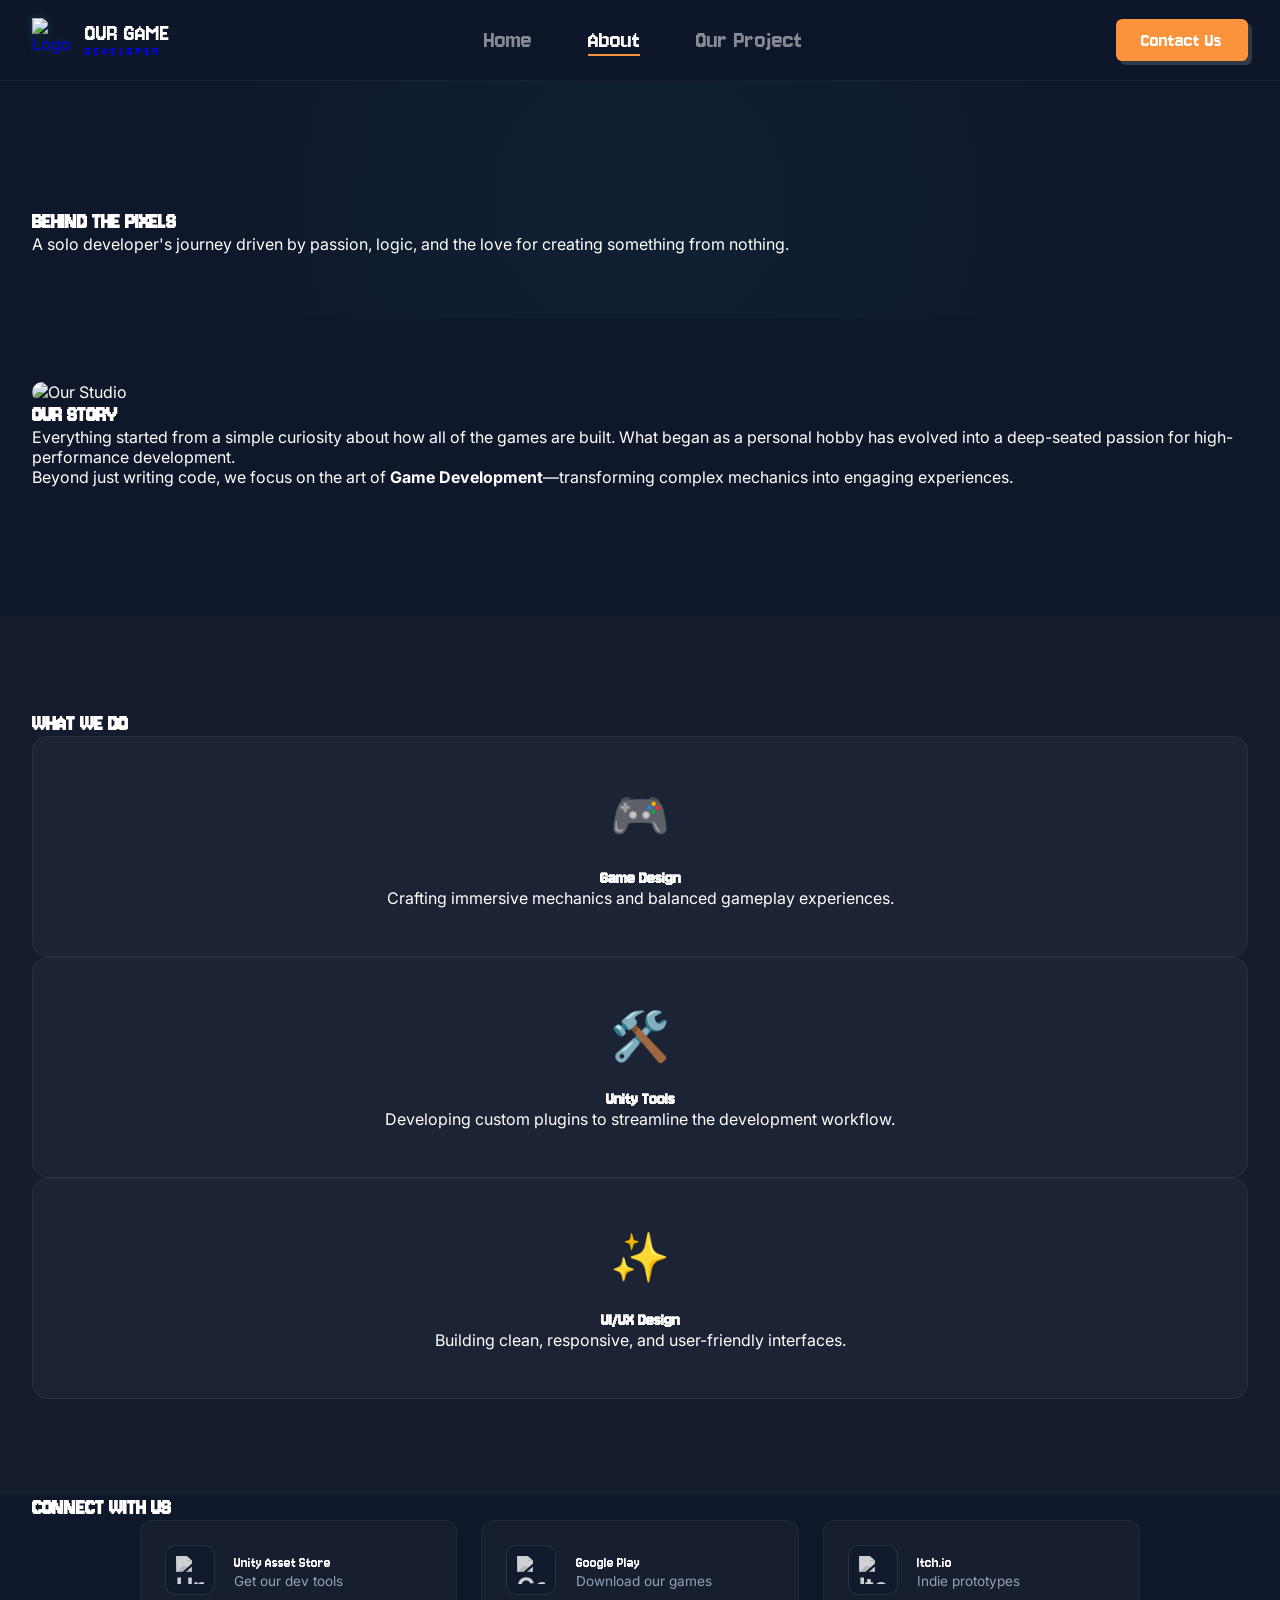
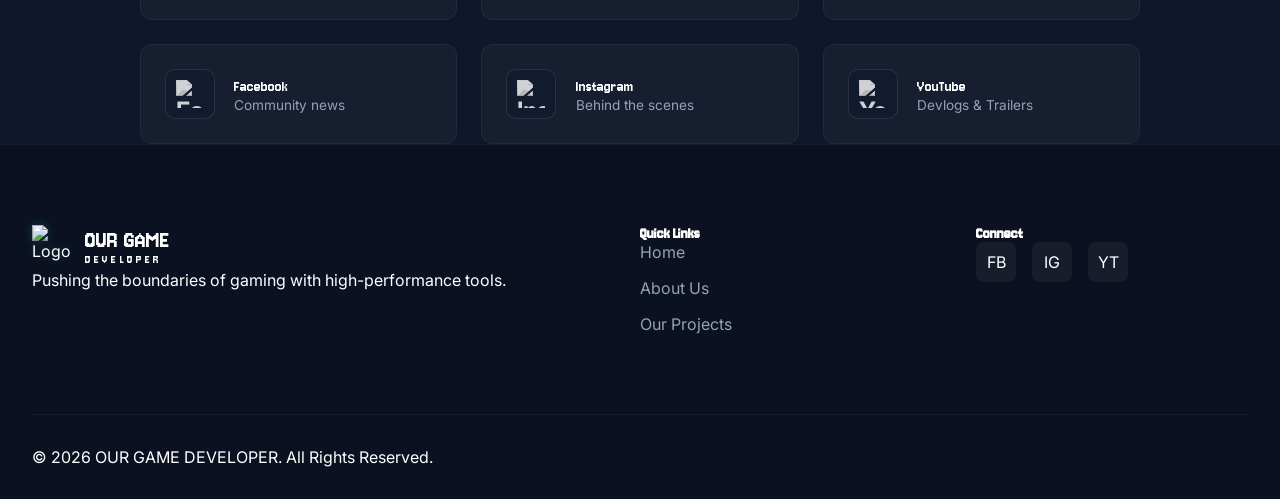
==== Page2.html @ 09936a08 "Add files via upload" ====
<!DOCTYPE html>
<html lang="en">

<head>
    <meta charset="UTF-8">
    <meta name="viewport" content="width=device-width, initial-scale=1.0">
    <title>Our Game Developer | About Us</title>
    <script src="https://cdn.tailwindcss.com"></script>
    <link href="https://fonts.googleapis.com/css2?family=Jersey+10&family=Inter:wght@400;700&display=swap"
        rel="stylesheet">
    <link rel="stylesheet" href="Page2.css">
</head>

<body class="bg-[#0f172a] text-white">

    <nav class="navbar anim-fade-down">
        <div class="nav-container">
            <a href="index.html" class="logo-section">
                <img src="logo.png" alt="Logo" class="logo-img">
                <div class="pixel-brand brand-text">
                    <span class="brand-title">OUR GAME</span>
                    <span class="brand-subtitle text-cyan-400">DEVELOPER</span>
                </div>
            </a>

            <button class="mobile-btn" id="burger-menu">
                <span></span><span></span><span></span>
            </button>

            <ul class="nav-menu" id="menu-list">
                <li class="nav-item-anim"><a href="index.html" class="nav-link">Home</a></li>
                <li class="nav-item-anim"><a href="Page2.html" class="nav-link active">About</a></li>
                <li class="nav-item-anim"><a href="Page3.html" class="nav-link">Our Project</a></li>
                <li class="nav-item-anim mobile-only">
                    <a href="#contact" class="btn-contact pixel-brand mobile-contact-link">Contact Us</a>
                </li>
            </ul>

            <div class="nav-action nav-action-anim hide-on-mobile">
                <a href="#contact" class="btn-contact pixel-brand">Contact Us</a>
            </div>
        </div>
    </nav>

    <section class="about-hero">
        <div class="container-wide text-center">
            <h1 class="pixel-brand text-6xl text-orange-500 mb-6 anim-reveal-1">BEHIND THE PIXELS</h1>
            <p class="text-slate-300 text-xl max-w-2xl mx-auto anim-reveal-2">
                A solo developer's journey driven by passion, logic, and the love for creating something from nothing.
            </p>
        </div>
    </section>

    <section class="about-content anim-reveal-3">
        <div class="container-wide grid md:grid-cols-2 gap-12 items-center">
            <div class="story-image-placeholder">
                <img src="about-studio.jpg" alt="Our Studio" class="rounded-xl border border-white/10 shadow-2xl">
            </div>
            <div class="story-text">
                <h2 class="pixel-brand text-4xl text-cyan-400 mb-6">OUR STORY</h2>
                <p class="text-slate-400 leading-relaxed mb-4">
                    Everything started from a simple curiosity about how all of the games are built. What began as a
                    personal hobby has evolved into a deep-seated passion for high-performance development.
                </p>
                <p class="text-slate-400 leading-relaxed">
                    Beyond just writing code, we focus on the art of <strong>Game Development</strong>—transforming
                    complex mechanics into engaging experiences.
                </p>
            </div>
        </div>
    </section>

    <section class="what-we-do">
        <div class="container-wide">
            <h2 class="pixel-brand text-4xl text-center text-white mb-12">WHAT WE DO</h2>
            <div class="grid md:grid-cols-3 gap-8">
                <div class="service-card">
                    <div class="service-icon">🎮</div>
                    <h3 class="pixel-brand text-2xl mb-4 text-cyan-400">Game Design</h3>
                    <p class="text-slate-400 text-sm">Crafting immersive mechanics and balanced gameplay experiences.
                    </p>
                </div>
                <div class="service-card">
                    <div class="service-icon">🛠️</div>
                    <h3 class="pixel-brand text-2xl mb-4 text-cyan-400">Unity Tools</h3>
                    <p class="text-slate-400 text-sm">Developing custom plugins to streamline the development workflow.
                    </p>
                </div>
                <div class="service-card">
                    <div class="service-icon">✨</div>
                    <h3 class="pixel-brand text-2xl mb-4 text-cyan-400">UI/UX Design</h3>
                    <p class="text-slate-400 text-sm">Building clean, responsive, and user-friendly interfaces.</p>
                </div>
            </div>
        </div>
    </section>

    <section class="connect-section py-24 bg-white/5">
        <div class="container-wide">
            <h2 class="pixel-brand text-4xl text-center mb-12">CONNECT WITH <span class="text-orange-500">US</span></h2>

            <div class="connect-grid">
                <a href="#" target="_blank" class="connect-card unity anim-reveal-2">
                    <div class="icon-box">
                        <img src="icons/unity.png" alt="Unity" style="width: 28px; height: 28px; object-fit: contain;">
                    </div>
                    <div class="connect-info">
                        <span class="pixel-brand text-xl">Unity Asset Store</span>
                        <p>Get our dev tools</p>
                    </div>
                </a>

                <a href="#" target="_blank" class="connect-card google-play anim-reveal-2">
                    <div class="icon-box">
                        <img src="icons/google-play.png" alt="Google Play"
                            style="width: 28px; height: 28px; object-fit: contain;">
                    </div>
                    <div class="connect-info">
                        <span class="pixel-brand text-xl">Google Play</span>
                        <p>Download our games</p>
                    </div>
                </a>

                <a href="#" target="_blank" class="connect-card itch anim-reveal-2">
                    <div class="icon-box">
                        <img src="icons/itch-io.png" alt="Itch.io"
                            style="width: 28px; height: 28px; object-fit: contain;">
                    </div>
                    <div class="connect-info">
                        <span class="pixel-brand text-xl">Itch.io</span>
                        <p>Indie prototypes</p>
                    </div>
                </a>

                <a href="#" target="_blank" class="connect-card facebook anim-reveal-3">
                    <div class="icon-box">
                        <img src="icons/facebook.png" alt="Facebook"
                            style="width: 28px; height: 28px; object-fit: contain;">
                    </div>
                    <div class="connect-info">
                        <span class="pixel-brand text-xl">Facebook</span>
                        <p>Community news</p>
                    </div>
                </a>

                <a href="#" target="_blank" class="connect-card instagram anim-reveal-3">
                    <div class="icon-box">
                        <img src="icons/instagram.png" alt="Instagram"
                            style="width: 28px; height: 28px; object-fit: contain;">
                    </div>
                    <div class="connect-info">
                        <span class="pixel-brand text-xl">Instagram</span>
                        <p>Behind the scenes</p>
                    </div>
                </a>

                <a href="#" target="_blank" class="connect-card youtube anim-reveal-3">
                    <div class="icon-box">
                        <img src="icons/youtube.png" alt="YouTube"
                            style="width: 28px; height: 28px; object-fit: contain;">
                    </div>
                    <div class="connect-info">
                        <span class="pixel-brand text-xl">YouTube</span>
                        <p>Devlogs & Trailers</p>
                    </div>
                </a>
            </div>

        </div>
    </section>

    <footer class="footer-section">
        <div class="container-wide">
            <div class="footer-grid">
                <div class="footer-col">
                    <div class="logo-section mb-6">
                        <img src="logo.png" alt="Logo" class="logo-img">
                        <div class="pixel-brand brand-text">
                            <span class="brand-title">OUR GAME</span>
                            <span class="brand-subtitle text-cyan-400">DEVELOPER</span>
                        </div>
                    </div>
                    <p class="text-slate-400 text-sm leading-relaxed max-w-xs">
                        Pushing the boundaries of gaming with high-performance tools.
                    </p>
                </div>
                <div class="footer-col">
                    <h4 class="pixel-brand text-xl mb-6 text-white uppercase">Quick Links</h4>
                    <ul class="footer-links">
                        <li><a href="index.html">Home</a></li>
                        <li><a href="Page2.html">About Us</a></li>
                        <li><a href="Page3.html">Our Projects</a></li>
                    </ul>
                </div>
                <div class="footer-col text-center">
                    <h4 class="pixel-brand text-xl mb-6 text-white uppercase text-left">Connect</h4>
                    <div class="social-links">
                        <a href="#" class="social-icon">FB</a>
                        <a href="#" class="social-icon">IG</a>
                        <a href="#" class="social-icon">YT</a>
                    </div>
                </div>
            </div>
            <div class="footer-bottom text-center pt-8 border-t border-white/5">
                <p class="text-slate-500 text-xs">&copy; 2026 OUR GAME DEVELOPER. All Rights Reserved.</p>
            </div>
        </div>
    </footer>

    <div id="contact-modal" class="modal-overlay">
        <div class="modal-content">
            <div class="modal-header">
                <h2 class="pixel-brand text-3xl text-orange-500">CONTACT US</h2>
                <button id="close-modal" class="close-btn">&times;</button>
            </div>
            <form action="https://formspree.io/f/xzdjozdp" method="POST" id="contact-form">
                <div class="form-group">
                    <label class="pixel-brand text-cyan-400">Name</label>
                    <input type="text" name="name" placeholder="ENTER YOUR NAME..." required>
                </div>
                <div class="form-group">
                    <label class="pixel-brand text-cyan-400">Email</label>
                    <input type="email" name="email" placeholder="YOUR@EMAIL.COM" required>
                </div>
                <div class="form-group">
                    <label class="pixel-brand text-cyan-400">Message</label>
                    <textarea name="message" placeholder="HOW CAN WE HELP?" rows="4" required></textarea>
                </div>
                <button type="submit" id="submit-btn" class="btn-contact pixel-brand w-full mt-4">
                    <span id="btn-text">SEND SIGNAL</span>
                </button>
            </form>
        </div>
    </div>

    <script>
        // --- 1. ระบบเปิด/ปิด เมนูมือถือ (แบบ Page 1) ---
        const burgerBtn = document.getElementById('burger-menu');
        const menuList = document.getElementById('menu-list');

        burgerBtn.addEventListener('click', () => {
            menuList.classList.toggle('active');
            burgerBtn.classList.toggle('open');
        });

        // ปิดเมนูเมื่อกดเลือกลิงก์
        document.querySelectorAll('.nav-link').forEach(link => {
            link.addEventListener('click', () => {
                menuList.classList.remove('active');
                burgerBtn.classList.remove('open');
            });
        });

        // --- 2. ระบบ Modal (แบบ Page 1) ---
        const modal = document.getElementById('contact-modal');
        const closeBtn = document.getElementById('close-modal');

        document.querySelectorAll('.btn-contact').forEach(btn => {
            btn.addEventListener('click', (e) => {
                e.preventDefault();
                modal.classList.add('active');
                // ถ้าเปิดเมนูมือถืออยู่ ให้ปิดเมนูก่อน
                if (menuList.classList.contains('active')) {
                    menuList.classList.remove('active');
                    burgerBtn.classList.remove('open');
                }
            });
        });

        closeBtn.addEventListener('click', () => modal.classList.remove('active'));
        window.addEventListener('click', (e) => { if (e.target === modal) modal.classList.remove('active'); });

        // --- 3. Formspree Handling ---
        const contactForm = document.getElementById('contact-form');
        const submitBtn = document.getElementById('submit-btn');
        const btnText = document.getElementById('btn-text');

        contactForm.addEventListener('submit', async (e) => {
            e.preventDefault();
            submitBtn.disabled = true;
            btnText.innerText = "SENDING...";
            const formData = new FormData(contactForm);
            try {
                const response = await fetch(contactForm.action, {
                    method: 'POST',
                    body: formData,
                    headers: { 'Accept': 'application/json' }
                });
                if (response.ok) {
                    btnText.innerText = "SIGNAL SENT!";
                    submitBtn.style.background = "#22d3ee";
                    setTimeout(() => {
                        contactForm.reset();
                        modal.classList.remove('active');
                        btnText.innerText = "SEND SIGNAL";
                        submitBtn.disabled = false;
                        submitBtn.style.background = "#fb923c";
                    }, 2000);
                }
            } catch (err) {
                btnText.innerText = "SIGNAL LOST!";
                setTimeout(() => {
                    submitBtn.disabled = false;
                    btnText.innerText = "RETRY SIGNAL";
                }, 2000);
            }
        });
    </script>
</body>

</html>
---- Page2.css ----
/* --- GLOBAL --- */
::-webkit-scrollbar {
    width: 10px;
    height: 8px;
}

::-webkit-scrollbar-track {
    background: #0f172a;
}

::-webkit-scrollbar-thumb {
    background: #1e293b;
    border-radius: 10px;
    border: 2px solid #0f172a;
}

::-webkit-scrollbar-thumb:hover {
    background: #fb923c;
}

* {
    margin: 0;
    padding: 0;
    box-sizing: border-box;
}

body {
    font-family: 'Inter', sans-serif;
    overflow-x: hidden;
    background-color: #0f172a;
    color: white;
}

.pixel-brand {
    font-family: 'Jersey 10', sans-serif;
}

.container-wide {
    max-width: 85rem;
    margin: 0 auto;
    padding: 0 2rem;
}

/* --- NAVBAR --- */
.navbar {
    width: 100%;
    border-bottom: 1px solid rgba(255, 255, 255, 0.05);
    background-color: rgba(15, 23, 42, 0.95);
    backdrop-filter: blur(10px);
    position: sticky;
    top: 0;
    z-index: 100;
}

.nav-container {
    max-width: 85rem;
    margin: 0 auto;
    padding: 0 2rem;
    height: 5rem;
    display: flex;
    align-items: center;
    justify-content: space-between;
}

.logo-section {
    display: flex;
    align-items: center;
    text-decoration: none;
    cursor: pointer;
}

.logo-img {
    width: 2.5rem;
    height: 2.5rem;
    object-fit: contain;
    margin-bottom: 0.3rem;
    filter: drop-shadow(0 0 5px rgba(34, 211, 238, 0.2));
    transition: transform 0.3s cubic-bezier(0.175, 0.885, 0.32, 1.275);
}

.logo-section:hover .logo-img {
    transform: scale(1.15) rotate(-8deg);
}

.brand-text {
    line-height: 1;
    margin-left: 0.8rem;
}

.brand-title {
    font-size: 1.6rem;
    color: white;
    display: block;
}

.brand-subtitle {
    font-size: 0.8rem;
    letter-spacing: 0.25em;
    display: block;
}

.nav-menu {
    display: flex;
    gap: 3.5rem;
    list-style: none;
    margin: 0;
    padding: 0;
}

.nav-item-anim {
    opacity: 0;
    animation: navSlideUp 0.6s ease-out forwards;
}

.nav-item-anim:nth-child(1) {
    animation-delay: 0.1s;
}

.nav-item-anim:nth-child(2) {
    animation-delay: 0.2s;
}

.nav-item-anim:nth-child(3) {
    animation-delay: 0.3s;
}

.nav-link {
    color: rgba(255, 255, 255, 0.5);
    font-size: 1.6rem;
    font-family: 'Jersey 10', sans-serif;
    text-decoration: none;
    transition: 0.3s;
    position: relative;
    display: inline-block;
}

.nav-link::after {
    content: '';
    position: absolute;
    width: 0;
    height: 2px;
    bottom: -2px;
    left: 0;
    background-color: #fb923c;
    transition: width 0.3s ease;
}

.nav-link:hover {
    color: white;
    transform: translateY(-3px);
}

.nav-link:hover::after,
.nav-link.active::after {
    width: 100%;
}

.nav-link.active {
    color: white;
}

.nav-action-anim {
    opacity: 0;
    animation: navSlideUp 0.6s ease-out 0.5s forwards;
}

.btn-contact {
    font-size: 1.3rem;
    background-color: #fb923c;
    color: white;
    padding: 0.6rem 1.6rem;
    border-radius: 0.4rem;
    text-decoration: none;
    box-shadow: 4px 4px 0px 0px rgba(255, 255, 255, 0.15);
    transition: 0.2s;
    display: inline-block;
    cursor: pointer;
    border: none;
}

.btn-contact:hover {
    transform: translateY(-2px);
    box-shadow: 6px 6px 0px 0px rgba(255, 255, 255, 0.2);
}

/* --- ABOUT STYLES --- */
.about-hero {
    padding: 8rem 0 4rem 0;
    background: radial-gradient(circle at center, rgba(34, 211, 238, 0.05) 0%, transparent 70%);
}

.about-content {
    padding: 4rem 0 8rem 0;
}

.story-image-placeholder img {
    width: 100%;
    border-radius: 1rem;
    filter: grayscale(30%);
    transition: 0.5s;
}

.story-image-placeholder img:hover {
    filter: grayscale(0%);
    transform: scale(1.02);
}

.what-we-do {
    padding: 6rem 0;
    background: rgba(255, 255, 255, 0.02);
}

.service-card {
    background: rgba(255, 255, 255, 0.03);
    padding: 3rem 2rem;
    border-radius: 1rem;
    border: 1px solid rgba(255, 255, 255, 0.05);
    text-align: center;
    transition: 0.4s;
}

.service-card:hover {
    border-color: #fb923c;
    transform: translateY(-10px);
}

.service-icon {
    font-size: 3rem;
    margin-bottom: 1.5rem;
}

/* --- CONNECT GRID STYLES --- */
.connect-grid {
    display: grid;
    grid-template-columns: repeat(auto-fit, minmax(280px, 1fr));
    gap: 1.5rem;
    max-width: 1000px;
    margin: 0 auto;
}

.connect-card {
    background: rgba(255, 255, 255, 0.03);
    border: 1px solid rgba(255, 255, 255, 0.05);
    padding: 1.5rem;
    border-radius: 12px;
    display: flex;
    align-items: center;
    gap: 1.2rem;
    text-decoration: none;
    color: white;
    transition: all 0.4s cubic-bezier(0.175, 0.885, 0.32, 1.275);
    position: relative;
    overflow: hidden;
}

.connect-card:hover {
    background: rgba(255, 255, 255, 0.07);
    transform: translateY(-5px);
    border-color: rgba(255, 255, 255, 0.2);
}

.icon-box {
    width: 50px;
    height: 50px;
    background: rgba(15, 23, 42, 0.5);
    border-radius: 10px;
    display: flex;
    align-items: center;
    justify-content: center;
    font-size: 1.5rem;
    font-weight: bold;
    border: 1px solid rgba(255, 255, 255, 0.1);
}

.connect-info p {
    font-size: 0.85rem;
    color: #94a3b8;
    margin-top: 2px;
}

.unity:hover {
    box-shadow: 0 10px 30px rgba(255, 255, 255, 0.1);
    border-color: #ffffff;
}

.google-play:hover {
    box-shadow: 0 10px 30px rgba(52, 168, 83, 0.2);
    border-color: #34a853;
}

.itch:hover {
    box-shadow: 0 10px 30px rgba(250, 92, 92, 0.2);
    border-color: #fa5c5c;
}

.facebook:hover {
    box-shadow: 0 10px 30px rgba(24, 119, 242, 0.2);
    border-color: #1877f2;
}

.instagram:hover {
    box-shadow: 0 10px 30px rgba(225, 48, 108, 0.2);
    border-color: #e1306c;
}

.youtube:hover {
    box-shadow: 0 10px 30px rgba(255, 0, 0, 0.2);
    border-color: #ff0000;
}

.unity:hover .icon-box {
    color: #ffffff;
}

.google-play:hover .icon-box {
    color: #34a853;
}

.itch:hover .icon-box {
    color: #fa5c5c;
}

.facebook:hover .icon-box {
    color: #1877f2;
}

.instagram:hover .icon-box {
    color: #e1306c;
}

.youtube:hover .icon-box {
    color: #ff0000;
}

/* --- FOOTER --- */
.footer-section {
    background-color: #0b1120;
    padding: 5rem 0 2rem 0;
    border-top: 1px solid rgba(255, 255, 255, 0.05);
}

.footer-grid {
    display: grid;
    grid-template-columns: 2fr 1fr 1fr;
    gap: 4rem;
    margin-bottom: 4rem;
}

.footer-links {
    list-style: none;
}

.footer-links li {
    margin-bottom: 1rem;
}

.footer-links a {
    color: #94a3b8;
    text-decoration: none;
    transition: 0.3s;
}

.footer-links a:hover {
    color: #fb923c;
    padding-left: 5px;
}

.social-links {
    display: flex;
    gap: 1rem;
}

.social-icon {
    width: 40px;
    height: 40px;
    background: rgba(255, 255, 255, 0.05);
    display: flex;
    align-items: center;
    justify-content: center;
    border-radius: 0.5rem;
    color: white;
    text-decoration: none;
    transition: 0.3s;
}

.social-icon:hover {
    background: #fb923c;
    transform: translateY(-3px);
}

.footer-bottom {
    padding-top: 2rem;
    border-top: 1px solid rgba(255, 255, 255, 0.05);
}

/* --- SYSTEM: MODAL STYLES --- */
.modal-overlay {
    position: fixed;
    top: 0;
    left: 0;
    width: 100%;
    height: 100%;
    background: rgba(15, 23, 42, 0.85);
    backdrop-filter: blur(0px);
    opacity: 0;
    visibility: hidden;
    transition: all 0.4s ease-out;
    display: flex;
    justify-content: center;
    align-items: center;
    z-index: 9999;
}

.modal-overlay.active {
    opacity: 1;
    visibility: visible;
    backdrop-filter: blur(8px);
}

.modal-content {
    background: #1e293b;
    border: 2px solid rgba(34, 211, 238, 0.2);
    padding: 2rem;
    border-radius: 12px;
    width: 90%;
    max-width: 450px;
    transform: translateY(30px) scale(0.95);
    transition: transform 0.4s cubic-bezier(0.175, 0.885, 0.32, 1.275);
}

.modal-overlay.active .modal-content {
    transform: translateY(0) scale(1);
}

.modal-header {
    display: flex;
    justify-content: space-between;
    align-items: center;
    margin-bottom: 1.5rem;
}

.close-btn {
    background: none;
    border: none;
    color: #64748b;
    font-size: 2.5rem;
    cursor: pointer;
}

.close-btn:hover {
    color: #ef4444;
}

.form-group {
    margin-bottom: 1rem;
}

.form-group label {
    display: block;
    margin-bottom: 0.3rem;
}

.form-group input,
.form-group textarea {
    width: 100%;
    padding: 0.7rem;
    background: #0f172a;
    border: 1px solid rgba(255, 255, 255, 0.1);
    color: white;
    border-radius: 4px;
}

/* --- ANIMATIONS --- */
@keyframes navSlideUp {
    from {
        opacity: 0;
        transform: translateY(20px);
    }

    to {
        opacity: 1;
        transform: translateY(0);
    }
}

@keyframes fadeDown {
    from {
        transform: translateY(-100%);
        opacity: 0;
    }

    to {
        transform: translateY(0);
        opacity: 1;
    }
}

@keyframes revealUp {
    from {
        transform: translateY(40px);
        opacity: 0;
    }

    to {
        transform: translateY(0);
        opacity: 1;
    }
}

.anim-fade-down {
    animation: fadeDown 0.8s ease-out forwards;
}

.anim-reveal-1 {
    animation: revealUp 0.8s ease-out 0.3s forwards;
    opacity: 0;
}

.anim-reveal-2 {
    animation: revealUp 0.8s ease-out 0.5s forwards;
    opacity: 0;
}

.anim-reveal-3 {
    animation: revealUp 1s ease-out 0.8s forwards;
    opacity: 0;
}

/* ============================================================
   COMBINED MOBILE RESPONSIVE (ก๊อปปี้จาก Page 1)
   ============================================================ */

/* 1. ปุ่ม Hamburger (ขีด 3 ขีด) */
.mobile-btn {
    display: none;
    flex-direction: column;
    gap: 6px;
    background: none;
    border: none;
    cursor: pointer;
    z-index: 2001;
    /* ให้อยู่เหนือเมนู */
    padding: 5px;
}

.mobile-btn span {
    width: 28px;
    height: 3px;
    background: #22d3ee;
    transition: 0.3s;
    display: block;
}

/* แอนิเมชันปุ่มตอนเปลี่ยนเป็นตัว X */
.mobile-btn.open span:nth-child(1) {
    transform: translateY(9px) rotate(45deg);
}

.mobile-btn.open span:nth-child(2) {
    opacity: 0;
}

.mobile-btn.open span:nth-child(3) {
    transform: translateY(-9px) rotate(-45deg);
}

/* ซ่อนปุ่ม Contact พิเศษเมื่ออยู่บนจอคอม */
.mobile-only {
    display: none;
}

/* ============================================================
   MEDIA QUERY (สำหรับหน้าจอมือถือ 768px ลงไป)
   ============================================================ */
@media (max-width: 768px) {
    .footer-grid {
        grid-template-columns: 1fr;
    }

    /* โชว์ปุ่ม Hamburger */
    .mobile-btn {
        display: flex;
    }

    /* ซ่อนปุ่ม Contact ตัวนอก */
    .hide-on-mobile,
    .nav-action-anim {
        display: none !important;
    }

    /* จัดการเมนูให้สไลด์จากขวาเหมือน Page 1 */
    .nav-menu {
        position: fixed;
        top: 0;
        right: -100%;
        width: 100%;
        height: 100vh;
        background: rgba(15, 23, 42, 0.98);
        backdrop-filter: blur(10px);
        flex-direction: column;
        justify-content: center;
        align-items: center;
        transition: 0.4s cubic-bezier(0.4, 0, 0.2, 1);
        z-index: 1000;
        gap: 2rem !important;
    }

    .nav-menu.active {
        right: 0;
    }

    /* โชว์ปุ่ม Contact ภายในเมนู */
    .mobile-only {
        display: block;
        width: 80%;
    }

    .mobile-contact-link {
        display: block;
        text-align: center;
        padding: 1rem;
        background: #fb923c;
        border-radius: 8px;
        color: white;
        text-decoration: none;
        font-size: 1.5rem;
    }

    /* ป้องกัน Page 2 ดิ้น */
    .container-wide {
        padding: 0 1.5rem;
        overflow: hidden;
    }
}

/* --- เอฟเฟกต์เฉพาะตัวโลโก้ (รูปภาพ) ภายใน Icon Box --- */
.icon-box img {
    /* ตอนปกติให้เป็นสีเทาและสว่างขึ้นนิดนึงให้ดูกลืนกับเว็บ */
    filter: grayscale(100%) brightness(1.5) opacity(0.8);
    transition: all 0.4s cubic-bezier(0.175, 0.885, 0.32, 1.275);
}

/* พอชี้เมาส์ที่การ์ด ให้โลโก้กลับมาเป็นสีออริจินัล และเด้งขยายขึ้นนิดนึง */
.connect-card:hover .icon-box img {
    filter: grayscale(0%) brightness(1) opacity(1);
    transform: scale(1.2);
}

/* --- สีประจำแบรนด์เมื่อ Hover (ขอบกล่องและเงาเรืองแสง) --- */
.unity:hover {
    box-shadow: 0 10px 30px rgba(255, 255, 255, 0.1);
    border-color: #ffffff;
}

.google-play:hover {
    box-shadow: 0 10px 30px rgba(52, 168, 83, 0.2);
    border-color: #34a853;
}

.itch:hover {
    box-shadow: 0 10px 30px rgba(250, 92, 92, 0.2);
    border-color: #fa5c5c;
}

.facebook:hover {
    box-shadow: 0 10px 30px rgba(24, 119, 242, 0.2);
    border-color: #1877f2;
}

.instagram:hover {
    box-shadow: 0 10px 30px rgba(225, 48, 108, 0.2);
    border-color: #e1306c;
}

.youtube:hover {
    box-shadow: 0 10px 30px rgba(255, 0, 0, 0.2);
    border-color: #ff0000;
}

/* --- ป้องกันหน้าจอดิ้น (แก้สไลด์ข้างใน Mobile) --- */
html,
body {
    max-width: 100%;
    overflow-x: hidden;
    /* ห้ามเลื่อนซ้ายขวาเด็ดขาด */
    position: relative;
}

/* --- แก้ไข Modal (Contact Button Pop-up) --- */
.modal-overlay {
    position: fixed;
    /* ต้องเป็น fixed เสมอเพื่อให้ลอยทับทุกอย่าง */
    top: 0;
    left: 0;
    width: 100vw;
    /* เต็มความกว้างจอ */
    height: 100vh;
    /* เต็มความสูงจอ */
    display: flex;
    justify-content: center;
    /* กึ่งกลางแนวนอน */
    align-items: center;
    /* กึ่งกลางแนวตั้ง */
    z-index: 9999;
    /* ต้องสูงที่สุดในหน้าเว็บ */
    padding: 20px;
    /* กันขอบจอเวลาอยู่บนมือถือ */
}

.modal-content {
    margin: auto;
    /* ช่วยให้บีบอยู่ตรงกลาง */
    position: relative;
    max-width: 450px;
    width: 100%;
    /* ให้ขยายตามหน้าจอมือถือแต่ไม่เกิน 450px */
}

@media (max-width: 768px) {

    /* ปรับให้ Card ไม่ดันขอบจนหน้าเว็บเลื่อน */
    .project-card {
        min-width: unset !important;
        /* ยกเลิกค่าเดิมที่อาจจะกว้างเกินไป */
        width: 100% !important;
    }

    .container-wide {
        padding: 0 1.5rem;
        /* ลด Padding ข้างๆ ลงหน่อยให้พอดีจอมือถือ */
        overflow: hidden;
        /* กันลูกหลานทำหน้าพัง */
    }
}
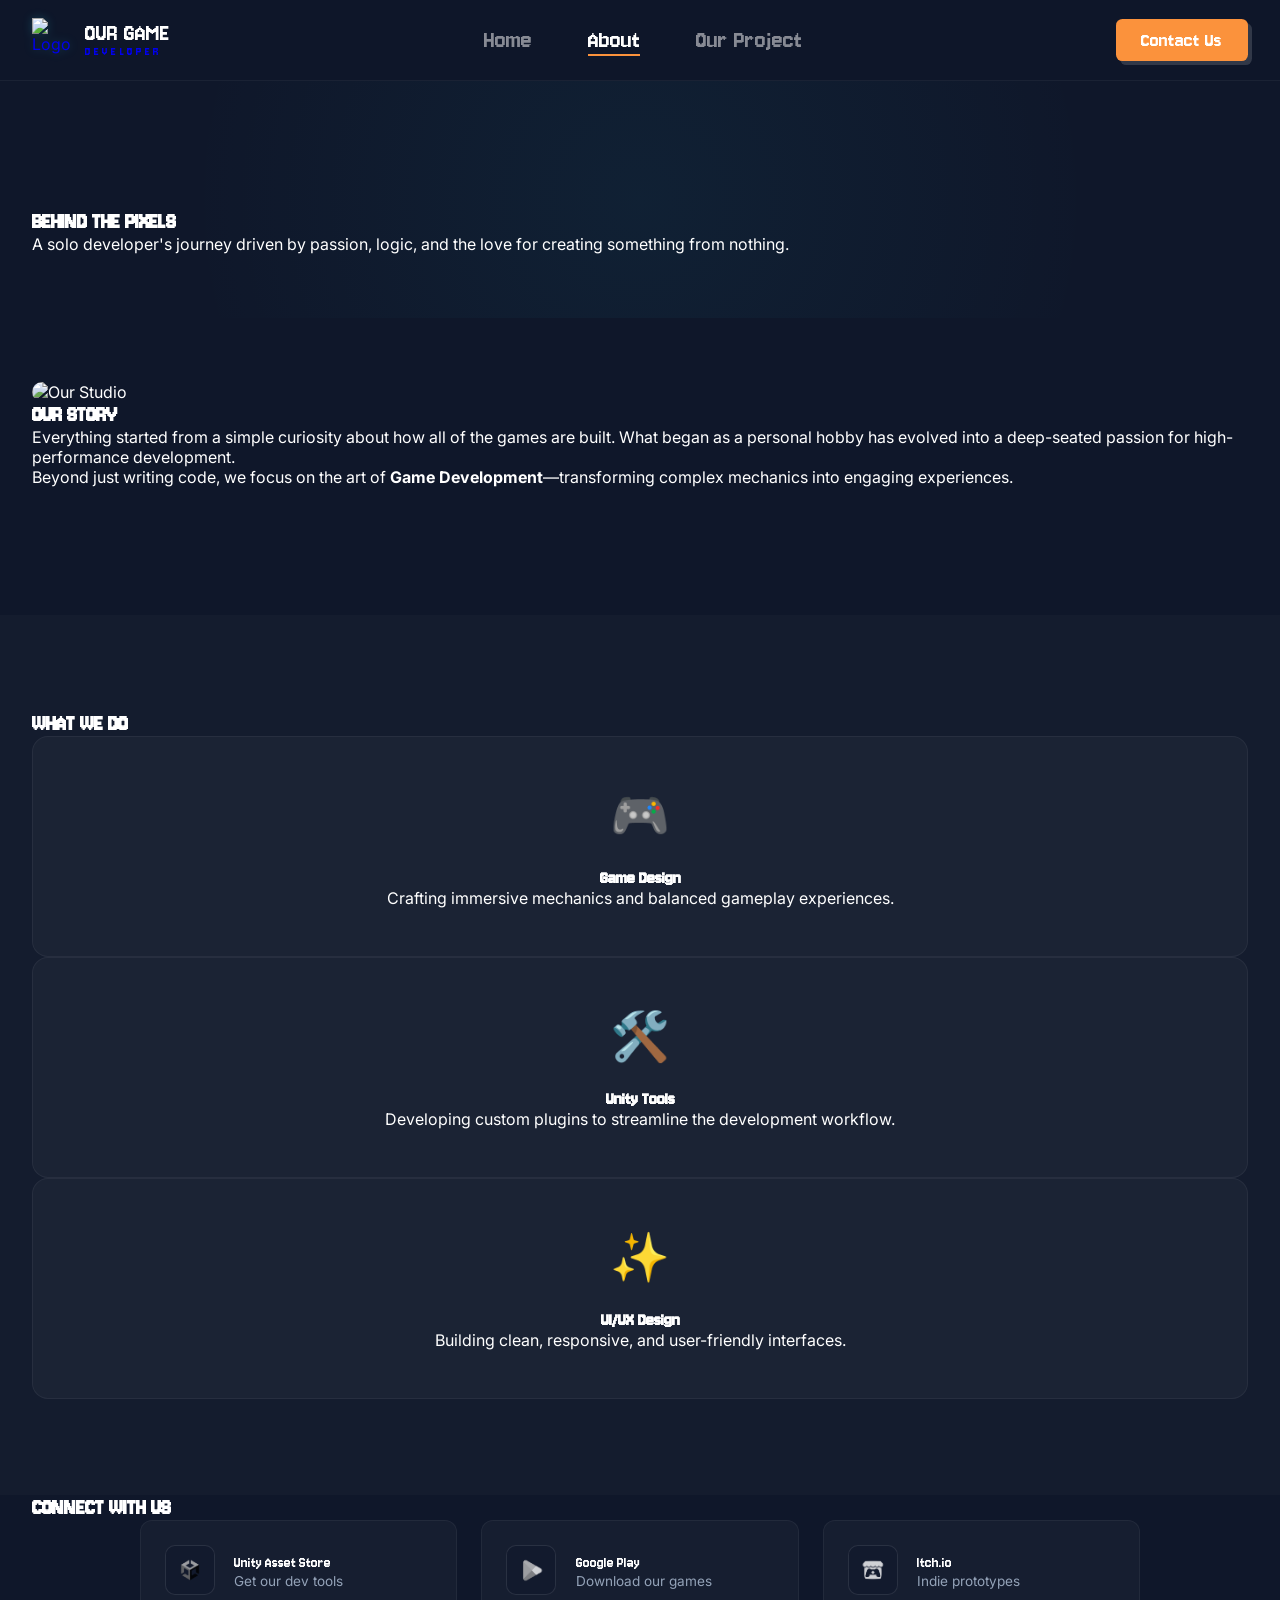
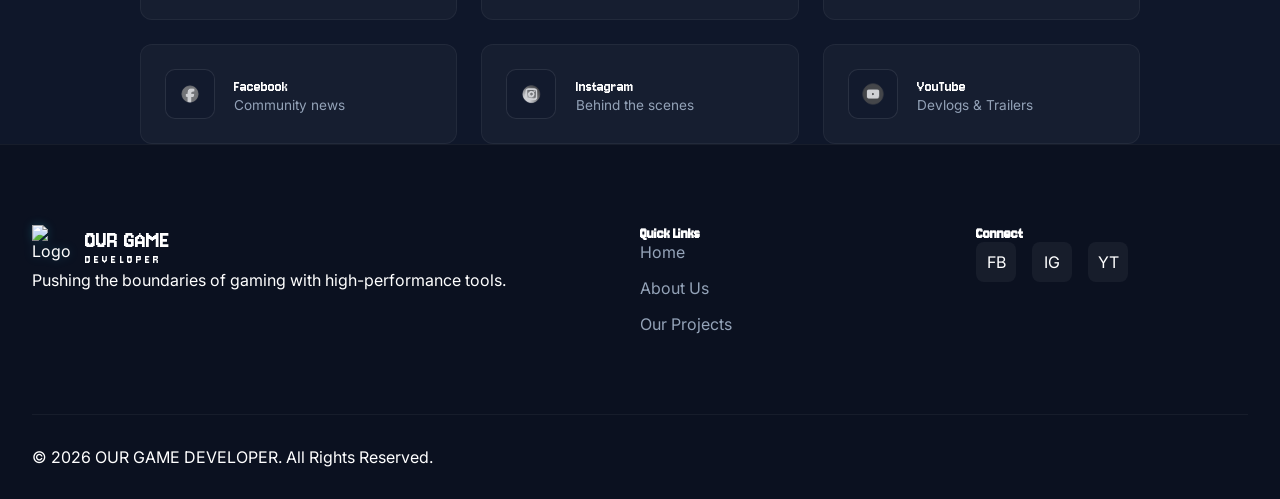
==== commit a05ac053: "Update Page2.html" ====
--- a/Page2.html
+++ b/Page2.html
@@ -102,7 +102,7 @@
             <div class="connect-grid">
                 <a href="#" target="_blank" class="connect-card unity anim-reveal-2">
                     <div class="icon-box">
-                        <img src="icons/unity.png" alt="Unity" style="width: 28px; height: 28px; object-fit: contain;">
+                        <img src="unity.png" alt="Unity" style="width: 28px; height: 28px; object-fit: contain;">
                     </div>
                     <div class="connect-info">
                         <span class="pixel-brand text-xl">Unity Asset Store</span>
@@ -112,7 +112,7 @@
 
                 <a href="#" target="_blank" class="connect-card google-play anim-reveal-2">
                     <div class="icon-box">
-                        <img src="icons/google-play.png" alt="Google Play"
+                        <img src="google-play.png" alt="Google Play"
                             style="width: 28px; height: 28px; object-fit: contain;">
                     </div>
                     <div class="connect-info">
@@ -123,7 +123,7 @@
 
                 <a href="#" target="_blank" class="connect-card itch anim-reveal-2">
                     <div class="icon-box">
-                        <img src="icons/itch-io.png" alt="Itch.io"
+                        <img src="itch-io.png" alt="Itch.io"
                             style="width: 28px; height: 28px; object-fit: contain;">
                     </div>
                     <div class="connect-info">
@@ -134,7 +134,7 @@
 
                 <a href="#" target="_blank" class="connect-card facebook anim-reveal-3">
                     <div class="icon-box">
-                        <img src="icons/facebook.png" alt="Facebook"
+                        <img src="facebook.png" alt="Facebook"
                             style="width: 28px; height: 28px; object-fit: contain;">
                     </div>
                     <div class="connect-info">
@@ -145,7 +145,7 @@
 
                 <a href="#" target="_blank" class="connect-card instagram anim-reveal-3">
                     <div class="icon-box">
-                        <img src="icons/instagram.png" alt="Instagram"
+                        <img src="instagram.png" alt="Instagram"
                             style="width: 28px; height: 28px; object-fit: contain;">
                     </div>
                     <div class="connect-info">
@@ -156,7 +156,7 @@
 
                 <a href="#" target="_blank" class="connect-card youtube anim-reveal-3">
                     <div class="icon-box">
-                        <img src="icons/youtube.png" alt="YouTube"
+                        <img src="youtube.png" alt="YouTube"
                             style="width: 28px; height: 28px; object-fit: contain;">
                     </div>
                     <div class="connect-info">
@@ -308,4 +308,4 @@
     </script>
 </body>
 
-</html>+</html>
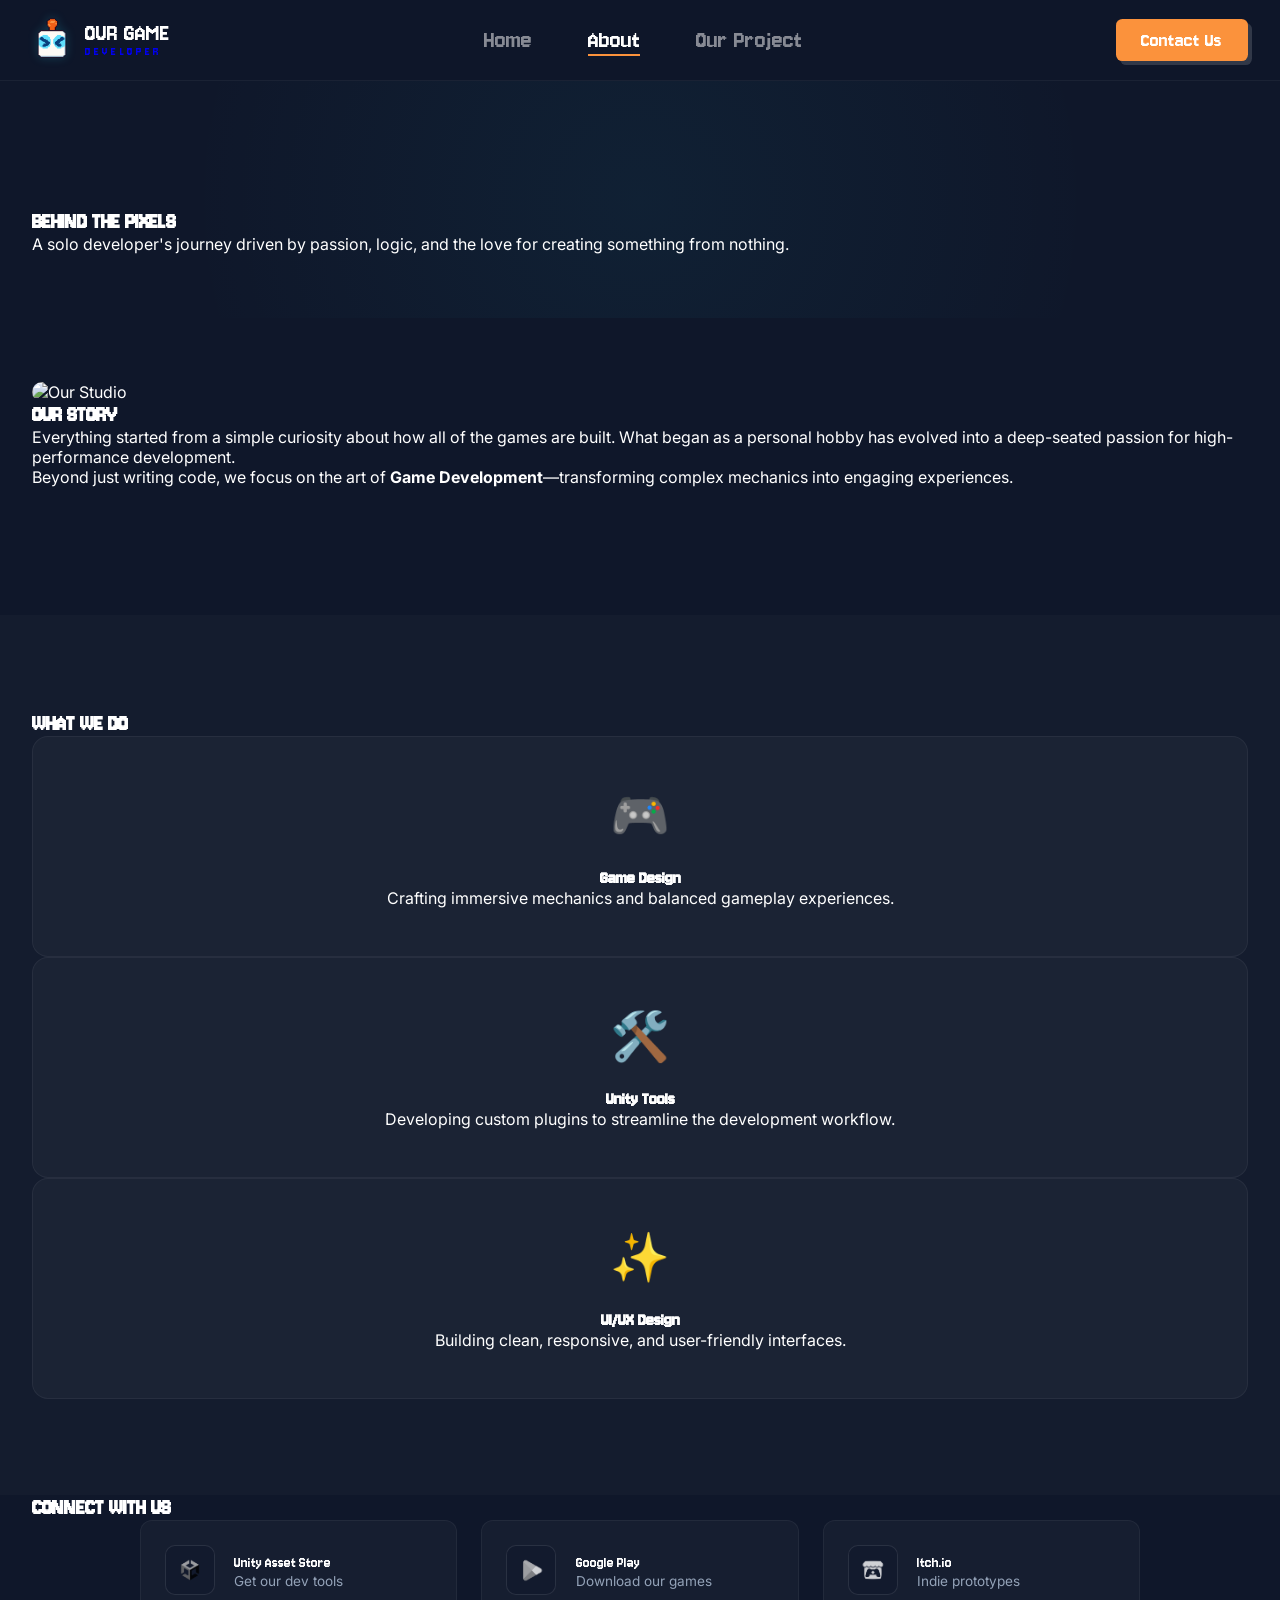
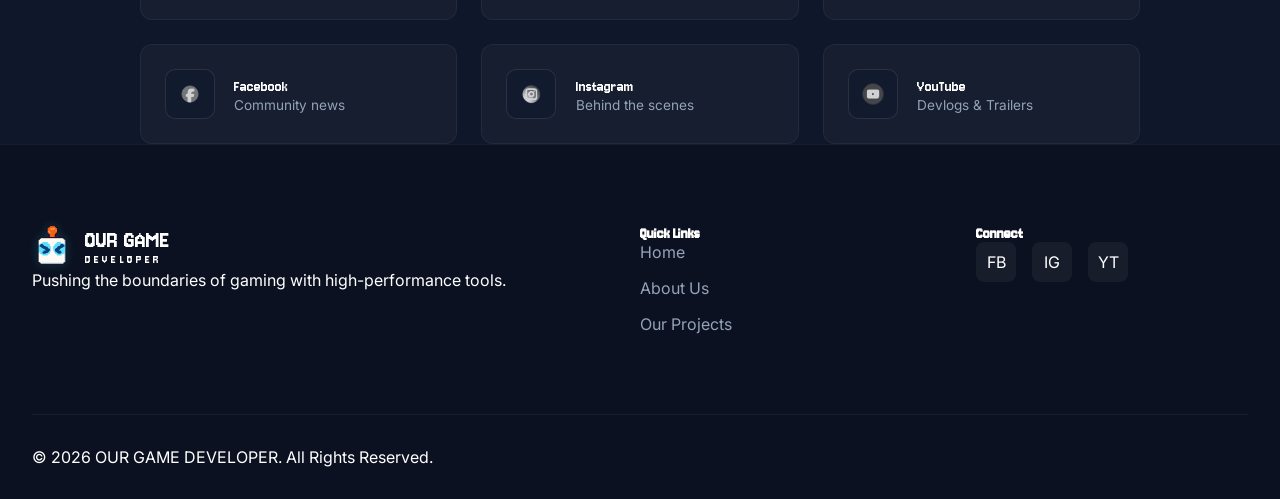
==== commit a4588615: "Update Page2.html" ====
--- a/Page2.html
+++ b/Page2.html
@@ -255,7 +255,7 @@
         const modal = document.getElementById('contact-modal');
         const closeBtn = document.getElementById('close-modal');
 
-        document.querySelectorAll('.btn-contact').forEach(btn => {
+        document.querySelectorAll('a.btn-contact').forEach(btn => {
             btn.addEventListener('click', (e) => {
                 e.preventDefault();
                 modal.classList.add('active');
